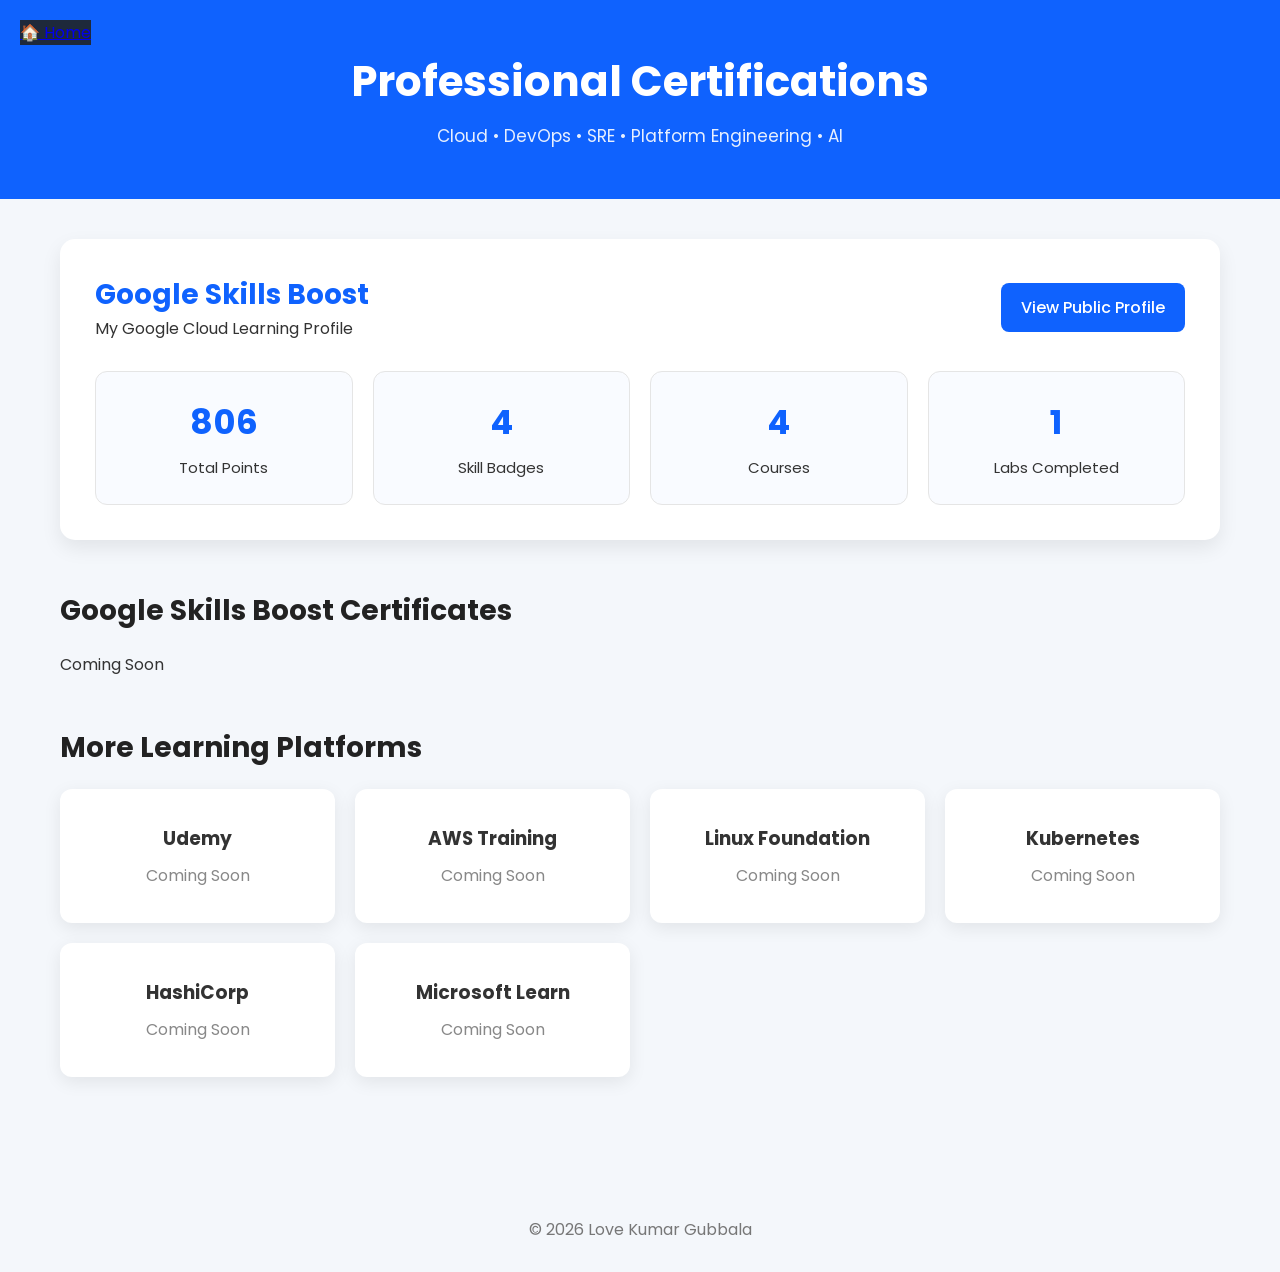
==== certificates/certificates.html @ f4f6b1c7 "Update total points from 706 to 806" ====
<!DOCTYPE html>
<html lang="en">
<head>
<meta charset="UTF-8">
<meta name="viewport" content="width=device-width, initial-scale=1.0">

<title>Certificates | Love Kumar Gubbala</title>

<link rel="preconnect" href="https://fonts.googleapis.com">
<link rel="preconnect" href="https://fonts.gstatic.com" crossorigin>
<link href="https://fonts.googleapis.com/css2?family=Poppins:wght@300;400;500;600;700&display=swap" rel="stylesheet">

<style>

*{
margin:0;
padding:0;
box-sizing:border-box;
font-family:'Poppins',sans-serif;
}

body{
background:#f4f7fb;
color:#333;
}

header{
background:#0F62FE;
color:#fff;
padding:50px 20px;
text-align:center;
}

header h1{
font-size:42px;
margin-bottom:10px;
}

header p{
font-size:17px;
opacity:.9;
}

.container{
max-width:1200px;
margin:auto;
padding:40px 20px;
}

/* ===================== */

.profile-card{

background:#fff;
padding:35px;
border-radius:15px;
box-shadow:0 8px 20px rgba(0,0,0,.08);
margin-bottom:40px;

}

.profile-title{
display:flex;
justify-content:space-between;
align-items:center;
flex-wrap:wrap;
gap:15px;
}

.profile-title h2{
font-size:28px;
color:#0F62FE;
}

.profile-btn{

background:#0F62FE;
color:white;
padding:12px 20px;
text-decoration:none;
border-radius:8px;
font-weight:500;

}

.profile-btn:hover{
background:#0043ce;
}

/* ===================== */

.stats{

display:grid;
grid-template-columns:repeat(auto-fit,minmax(180px,1fr));
gap:20px;
margin-top:30px;

}

.stat{

background:#f9fbff;
padding:25px;
border-radius:12px;
text-align:center;
border:1px solid #e5e5e5;

}

.stat h3{

font-size:34px;
color:#0F62FE;

}

.stat p{

margin-top:8px;
font-size:15px;

}

/* ===================== */

.section-title{

margin:50px 0 20px;
font-size:28px;
color:#222;

}

.cards{

display:grid;
grid-template-columns:repeat(auto-fit,minmax(300px,1fr));
gap:25px;

}

.card{

background:white;
padding:25px;
border-radius:12px;
box-shadow:0 5px 18px rgba(0,0,0,.08);

}

.card h3{

margin-bottom:10px;

}

.card span{

display:inline-block;
background:#E8F0FE;
color:#0F62FE;
padding:5px 12px;
border-radius:20px;
font-size:13px;
margin-bottom:15px;

}

.card p{

margin-bottom:20px;
font-size:14px;
color:#555;

}

.card a{

display:inline-block;
padding:10px 18px;
background:#0F62FE;
color:#fff;
text-decoration:none;
border-radius:8px;

}

.card a:hover{

background:#0043ce;

}

/* ===================== */

.future{

display:grid;
grid-template-columns:repeat(auto-fit,minmax(220px,1fr));
gap:20px;
margin-top:20px;

}

.future-card{

background:white;
padding:35px;
text-align:center;
border-radius:12px;
box-shadow:0 5px 18px rgba(0,0,0,.08);

}

.future-card h3{

margin-bottom:10px;

}

.future-card p{

color:#888;

}

footer{

margin-top:70px;
padding:30px;
text-align:center;
color:#777;

}

</style>

</head>

<body>

<header>
<!--Home link started-->  
<div class="top-nav">

    <a href="../../index.html" class="nav-btn">🏠 Home</a>

</div>
<style>
    /* Top Navigation */

.top-nav{
    position:fixed;
    top:20px;
    left:20px;
    display:flex;
    gap:12px;
    z-index:9999;
    background-color: #1e293b;
    color: white;
}
</style>
<!--Home link ended-->  
<h1>Professional Certifications</h1>

<p>Cloud • DevOps • SRE • Platform Engineering • AI</p>

</header>

<div class="container">

<!-- GOOGLE PROFILE -->

<div class="profile-card">

<div class="profile-title">

<div>

<h2>Google Skills Boost</h2>

<p>My Google Cloud Learning Profile</p>

</div>

<a class="profile-btn"
href="https://www.skills.google/public_profiles/9f009c8b-57ca-49f2-8cd0-377f15faae6e"
target="_blank">

View Public Profile

</a>

</div>

<div class="stats">

<div class="stat">
<h3>806</h3>
<p>Total Points</p>
</div>

<div class="stat">
<h3>4</h3>
<p>Skill Badges</p>
</div>

<div class="stat">
<h3>4</h3>
<p>Courses</p>
</div>

<div class="stat">
<h3>1</h3>
<p>Labs Completed</p>
</div>

</div>

</div>
<!-- CERTIFICATES -->
<h2 class="section-title">Google Skills Boost Certificates</h2>

<div class="cards">
<p>Coming Soon</p> 
<!--
<div class="card">

<h3>Implement Load Balancing on Google Cloud</h3>

<span>Skill Badge</span>

<p>
Earned: July 2026
</p>

<a href="#" target="_blank">
View Credential
</a>

</div>
-->
<!--
<div class="card">

<h3>Build Infrastructure with Terraform</h3>

<span>Skill Badge</span>

<p>
Earned: July 2026
</p>

<a href="#" target="_blank">
View Credential
</a>

</div>

<div class="card">

<h3>Develop Kubernetes Applications</h3>

<span>Skill Badge</span>

<p>
Earned: June 2026
</p>

<a href="#" target="_blank">
View Credential
</a>

</div>

<div class="card">

<h3>Cloud Engineer Learning Path</h3>

<span>Course</span>

<p>
Google Cloud Course
</p>

<a href="#" target="_blank">
View Credential
</a>
</div>
-->
</div>
<!-- FUTURE -->
<h2 class="section-title">
More Learning Platforms
</h2>

<div class="future">

<div class="future-card">
<h3>Udemy</h3>
<p>Coming Soon</p>
</div>

<div class="future-card">
<h3>AWS Training</h3>
<p>Coming Soon</p>
</div>

<div class="future-card">
<h3>Linux Foundation</h3>
<p>Coming Soon</p>
</div>

<div class="future-card">
<h3>Kubernetes</h3>
<p>Coming Soon</p>
</div>

<div class="future-card">
<h3>HashiCorp</h3>
<p>Coming Soon</p>
</div>

<div class="future-card">
<h3>Microsoft Learn</h3>
<p>Coming Soon</p>
</div>

</div>

</div>

<footer>

© 2026 Love Kumar Gubbala

</footer>

</body>
</html>
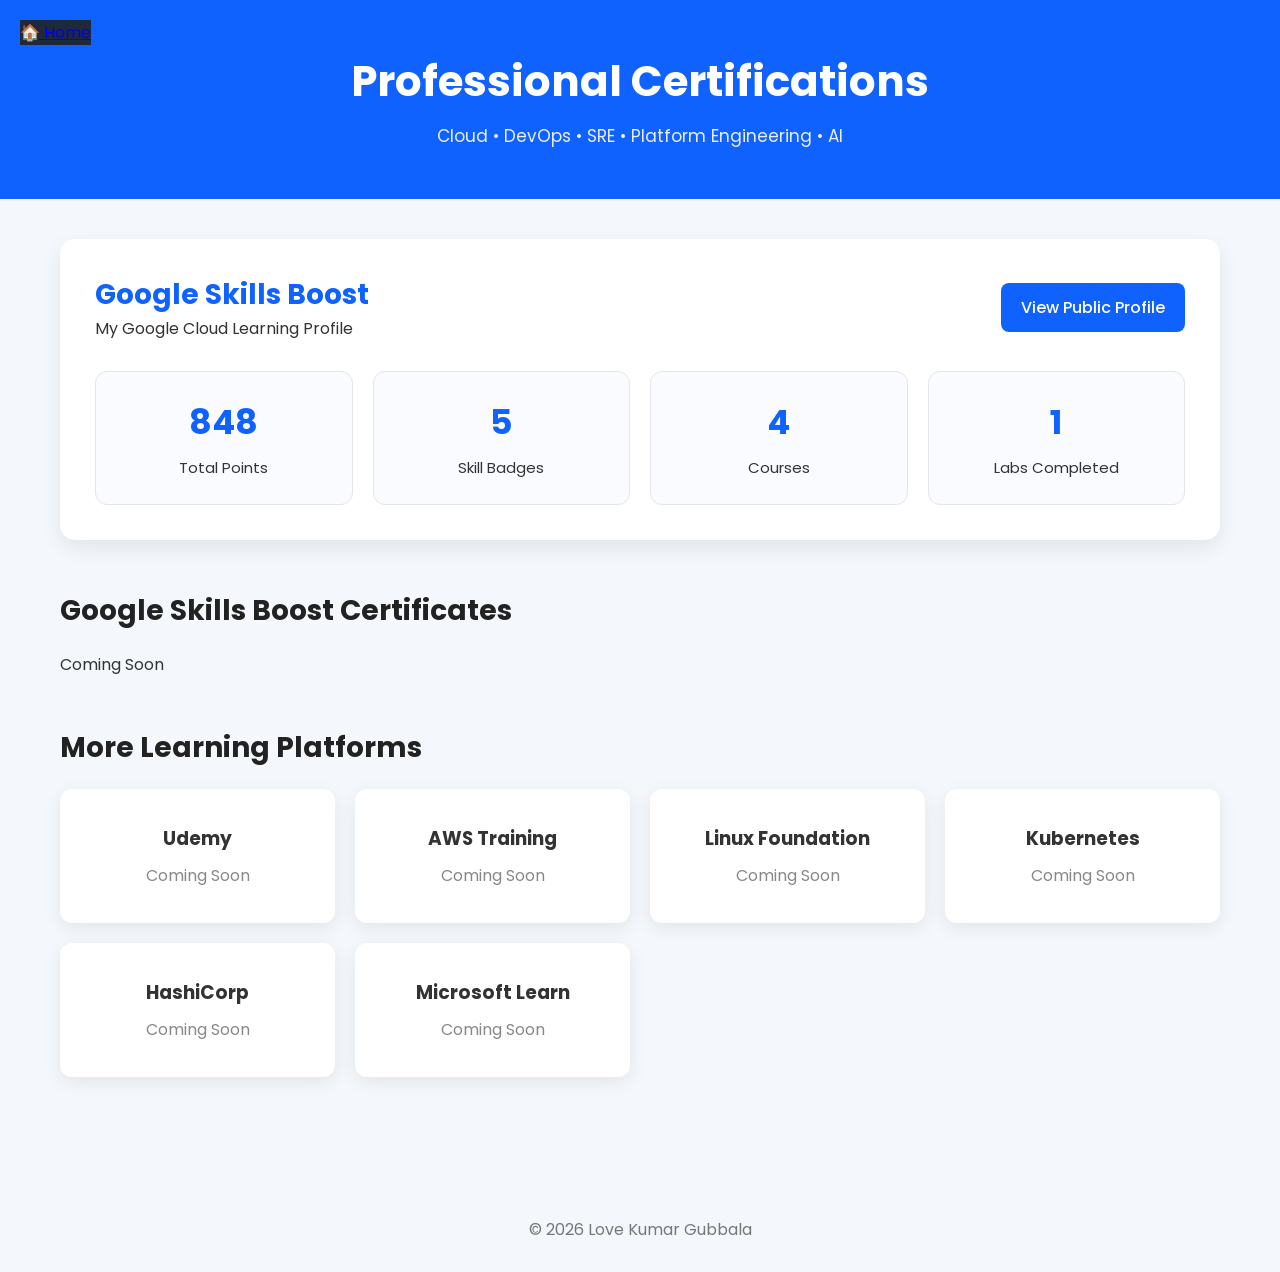
==== commit 983cd14a: "Update total points and skill badges counts" ====
--- a/certificates/certificates.html
+++ b/certificates/certificates.html
@@ -297,12 +297,12 @@
 <div class="stats">
 
 <div class="stat">
-<h3>806</h3>
+<h3>848</h3>
 <p>Total Points</p>
 </div>
 
 <div class="stat">
-<h3>4</h3>
+<h3>5</h3>
 <p>Skill Badges</p>
 </div>
 
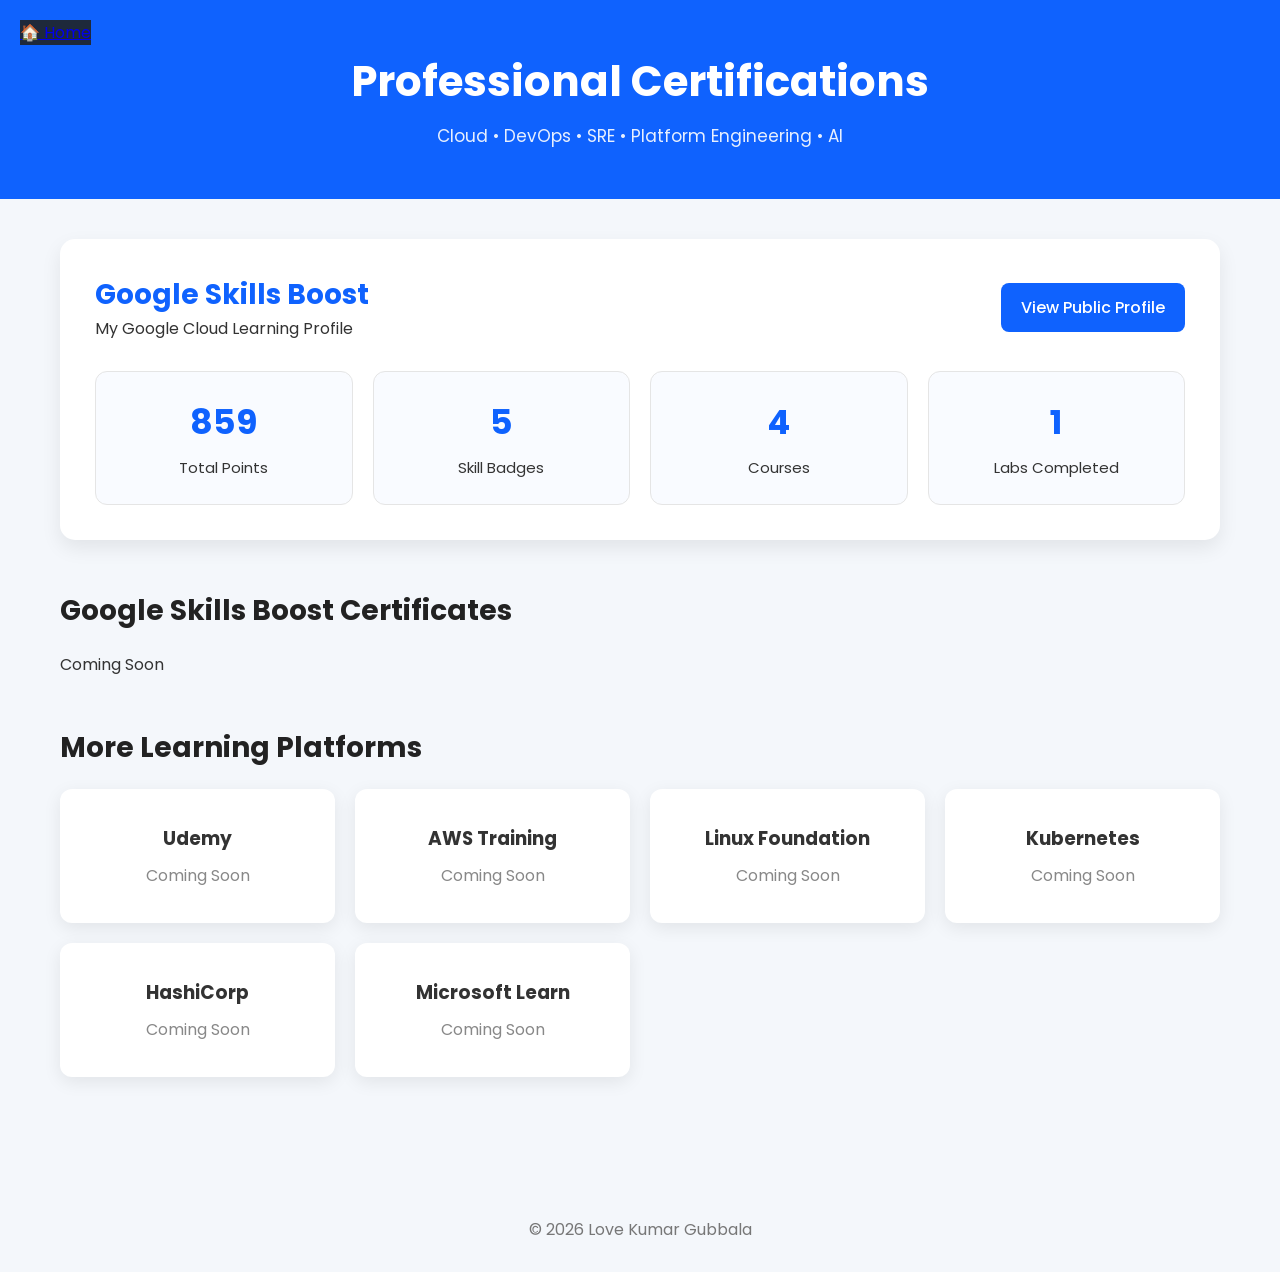
==== commit 078f36ca: "Update total points from 848 to 859" ====
--- a/certificates/certificates.html
+++ b/certificates/certificates.html
@@ -297,7 +297,7 @@
 <div class="stats">
 
 <div class="stat">
-<h3>848</h3>
+<h3>859</h3>
 <p>Total Points</p>
 </div>
 
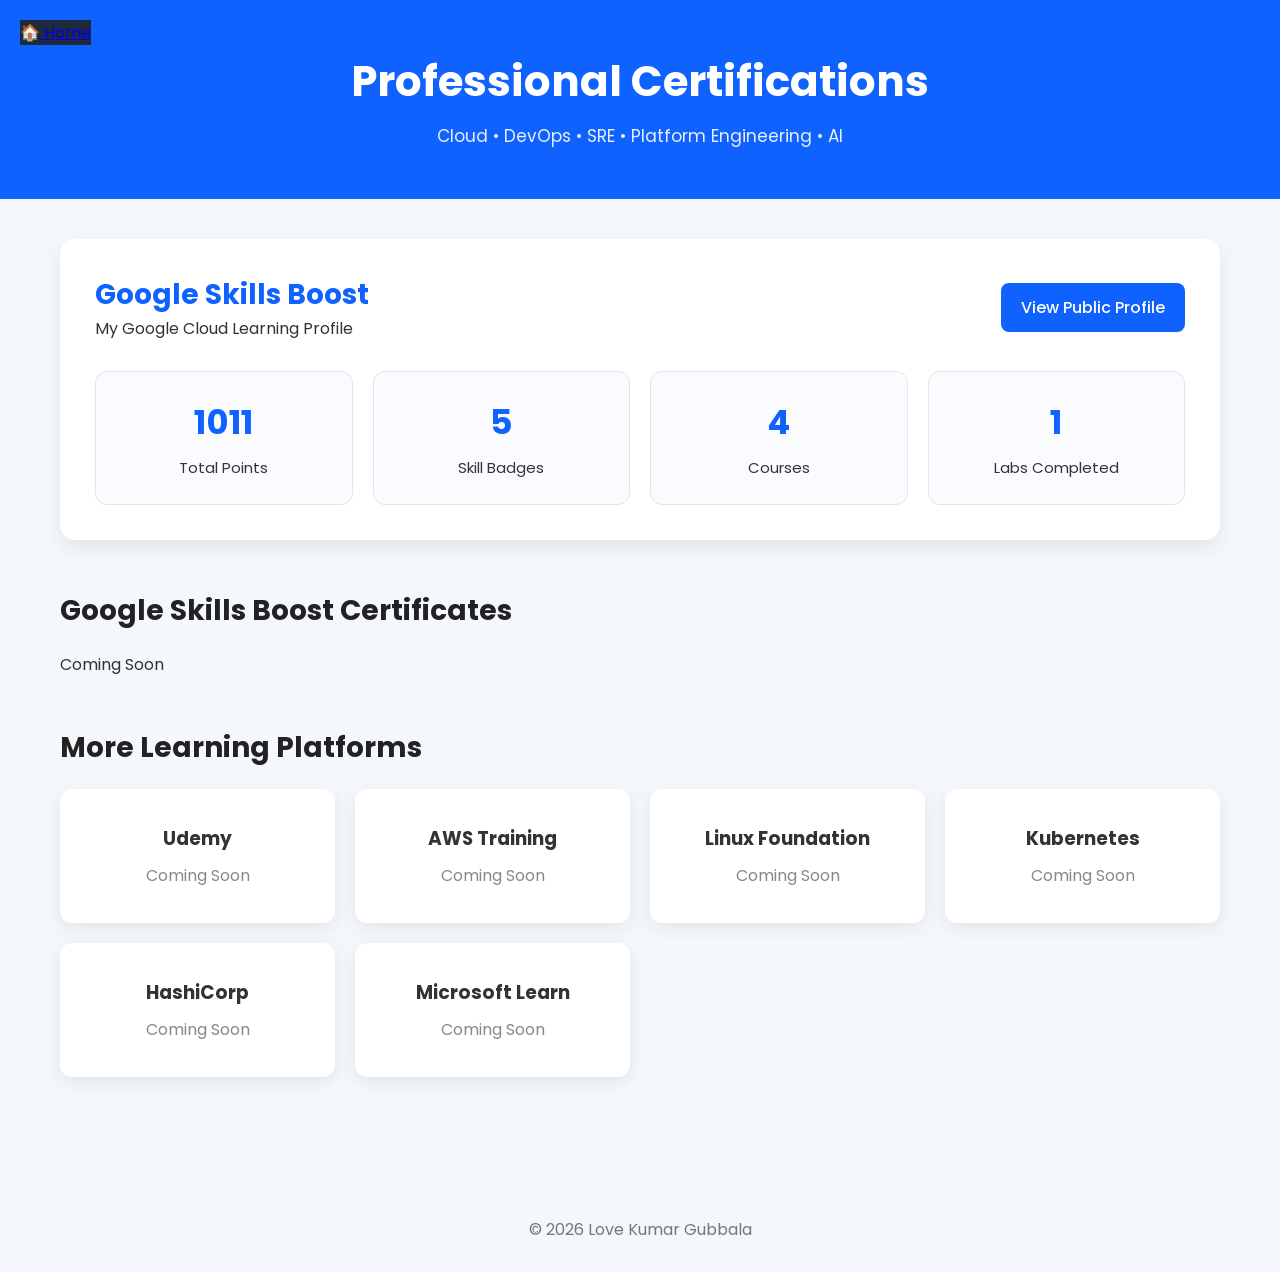
==== commit 5521d47e: "Update total points displayed in certificates.html" ====
--- a/certificates/certificates.html
+++ b/certificates/certificates.html
@@ -297,7 +297,7 @@
 <div class="stats">
 
 <div class="stat">
-<h3>859</h3>
+<h3>1011</h3>
 <p>Total Points</p>
 </div>
 
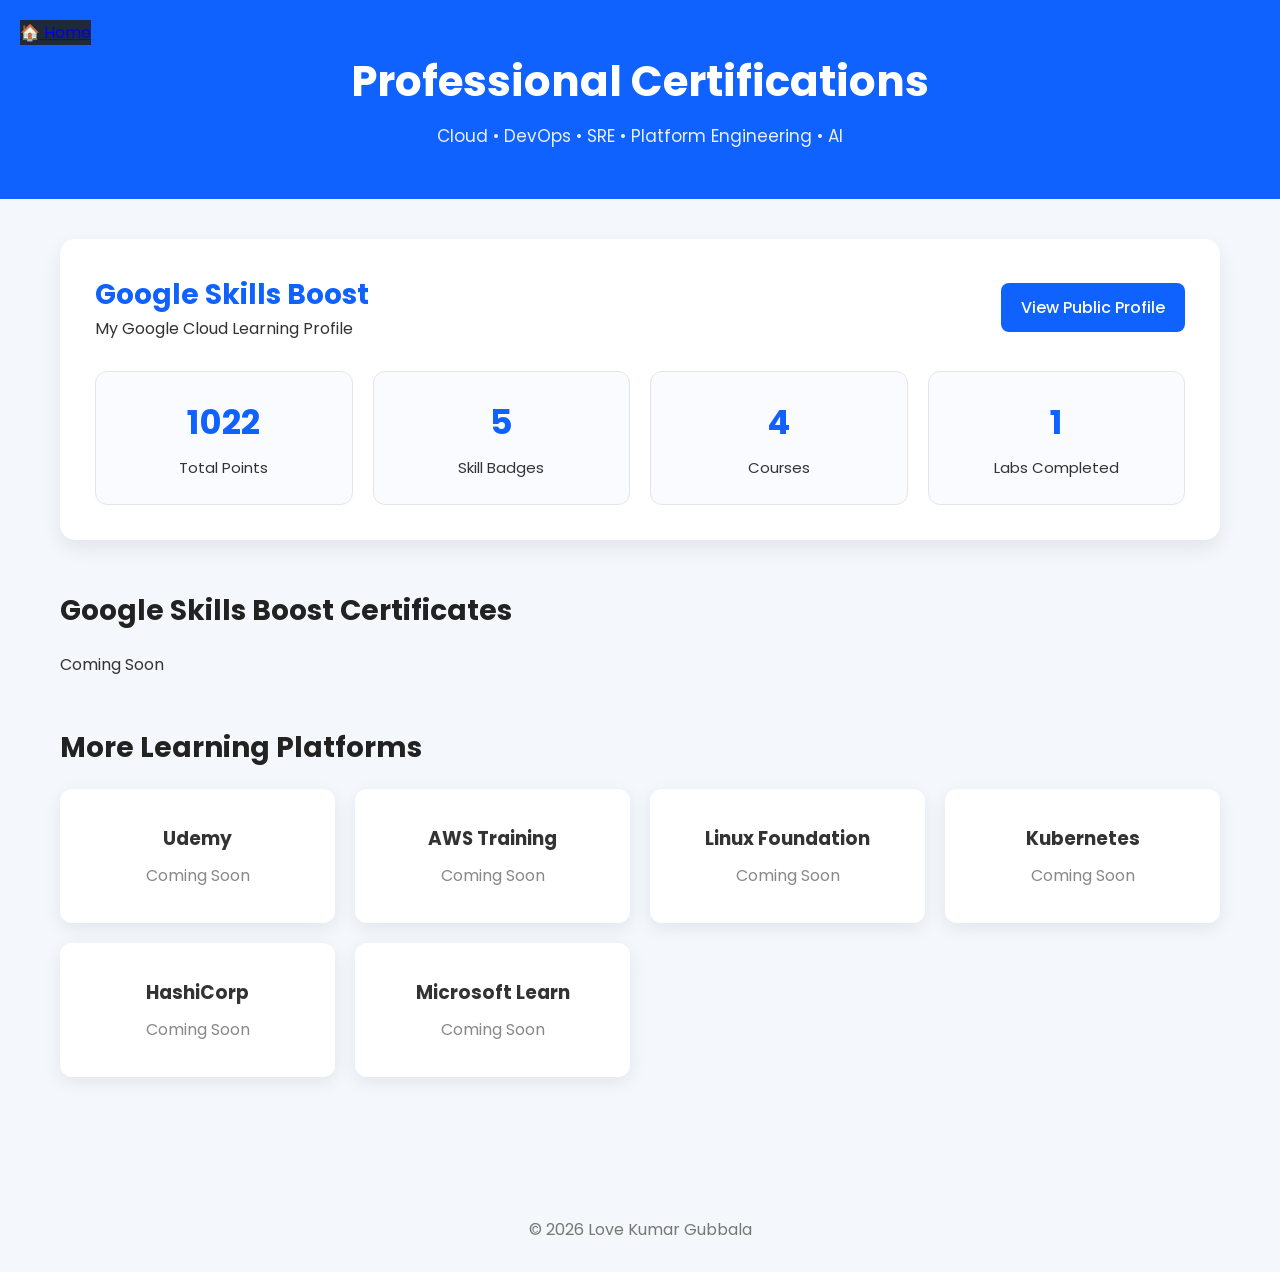
==== commit b6c8a749: "Update total points from 1011 to 1022" ====
--- a/certificates/certificates.html
+++ b/certificates/certificates.html
@@ -297,7 +297,7 @@
 <div class="stats">
 
 <div class="stat">
-<h3>1011</h3>
+<h3>1022</h3>
 <p>Total Points</p>
 </div>
 
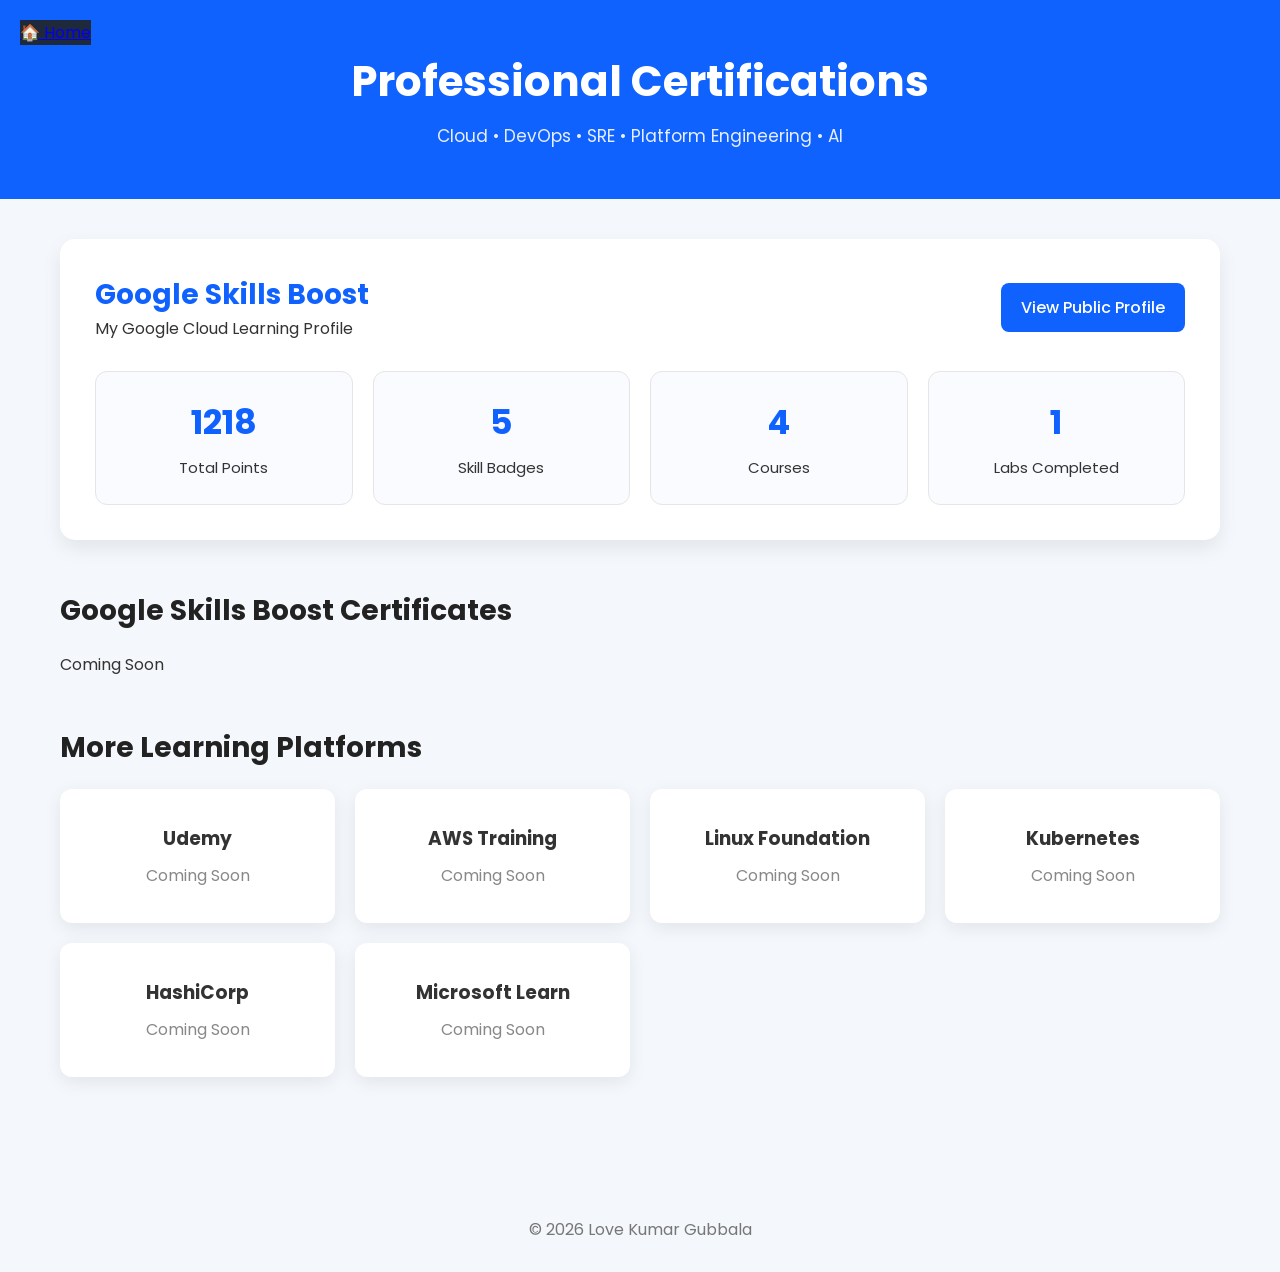
==== commit 0976a57a: "Update total points from 1022 to 1218" ====
--- a/certificates/certificates.html
+++ b/certificates/certificates.html
@@ -297,7 +297,7 @@
 <div class="stats">
 
 <div class="stat">
-<h3>1022</h3>
+<h3>1218</h3>
 <p>Total Points</p>
 </div>
 
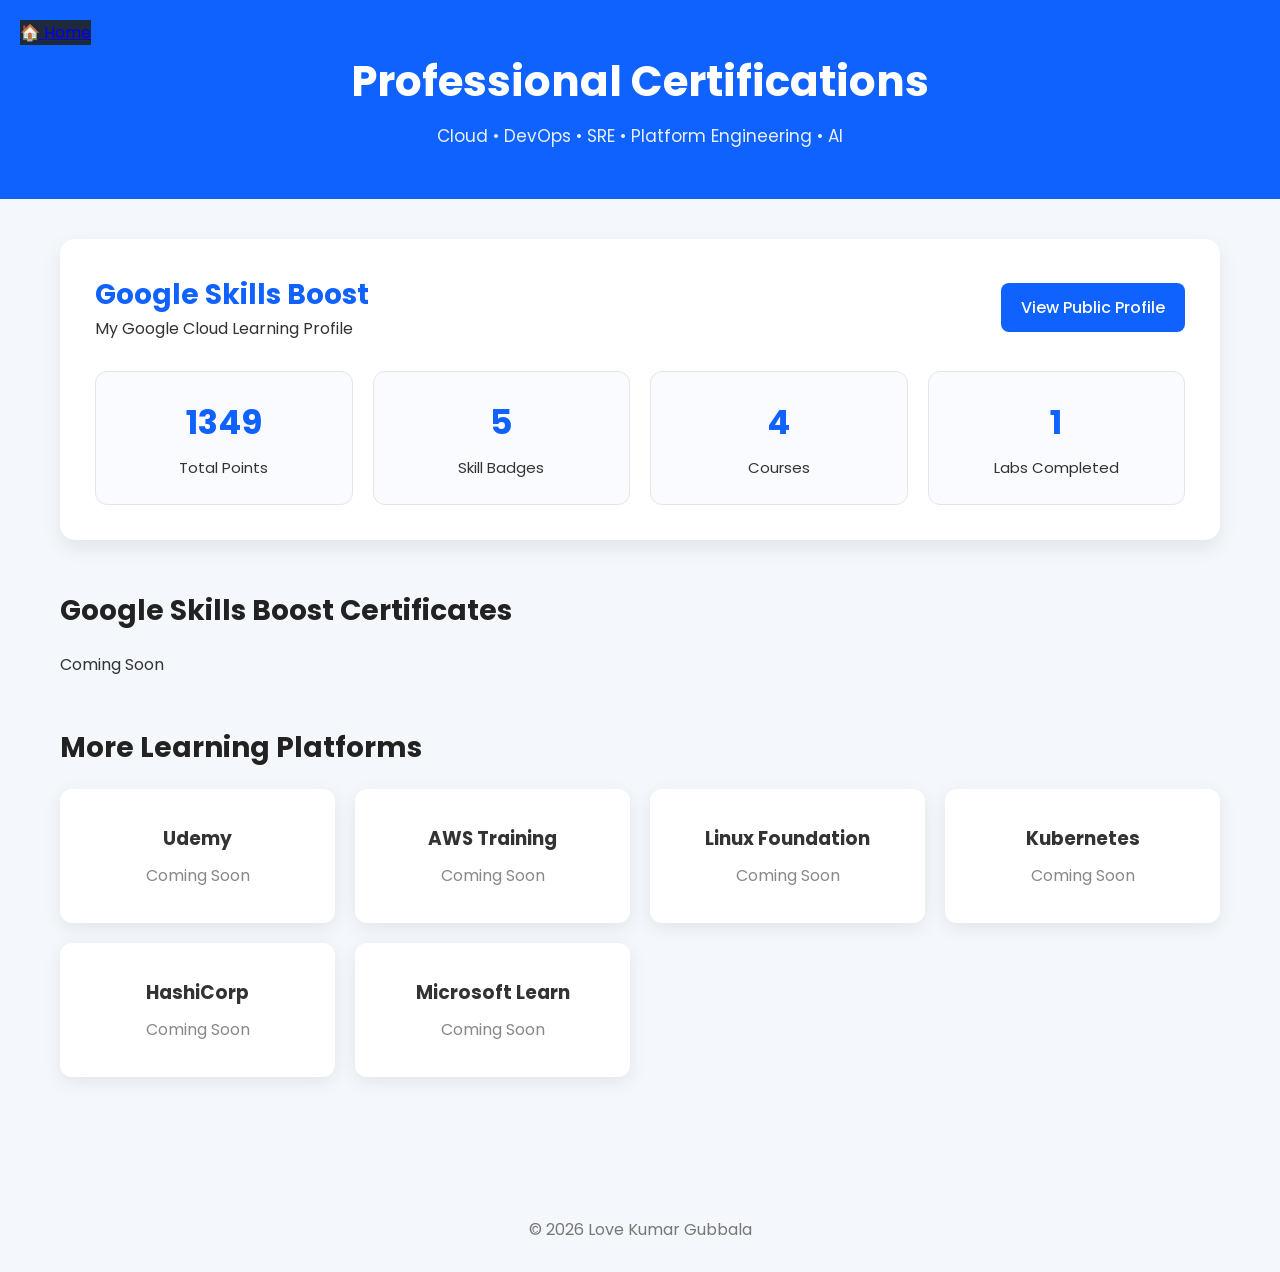
==== commit a8d25c2a: "Update total points from 1218 to 1349" ====
--- a/certificates/certificates.html
+++ b/certificates/certificates.html
@@ -297,7 +297,7 @@
 <div class="stats">
 
 <div class="stat">
-<h3>1218</h3>
+<h3>1349</h3>
 <p>Total Points</p>
 </div>
 
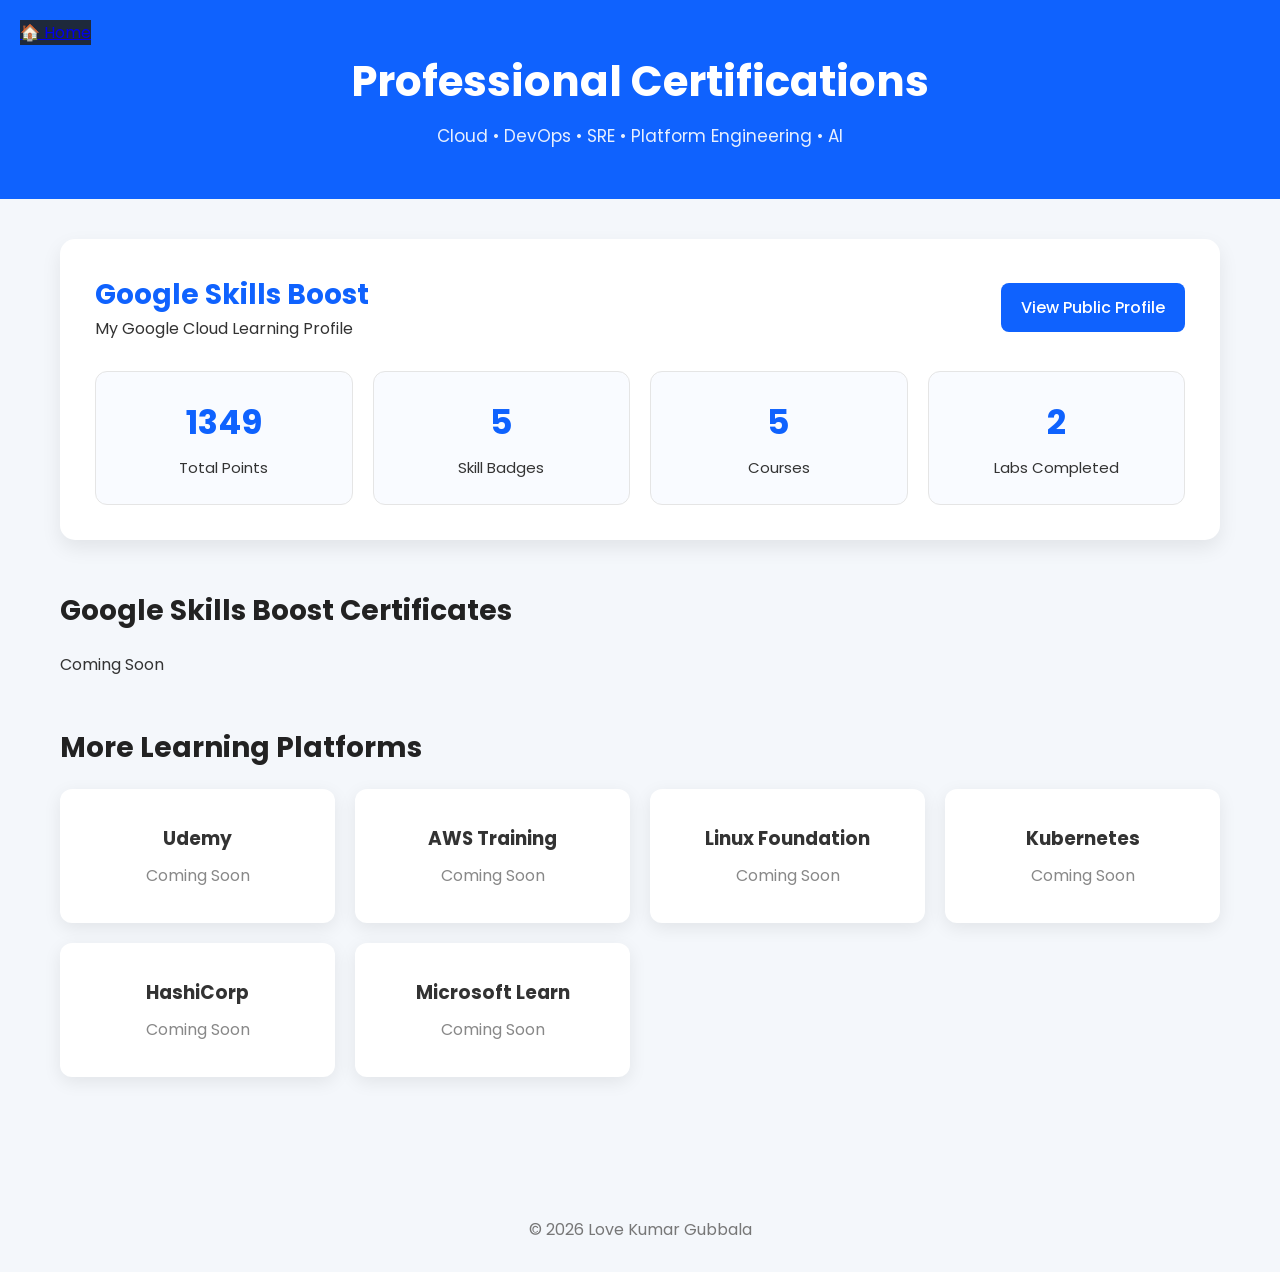
==== commit 361fa3ce: "Update statistics in certificates.html" ====
--- a/certificates/certificates.html
+++ b/certificates/certificates.html
@@ -307,12 +307,12 @@
 </div>
 
 <div class="stat">
-<h3>4</h3>
+<h3>5</h3>
 <p>Courses</p>
 </div>
 
 <div class="stat">
-<h3>1</h3>
+<h3>2</h3>
 <p>Labs Completed</p>
 </div>
 
